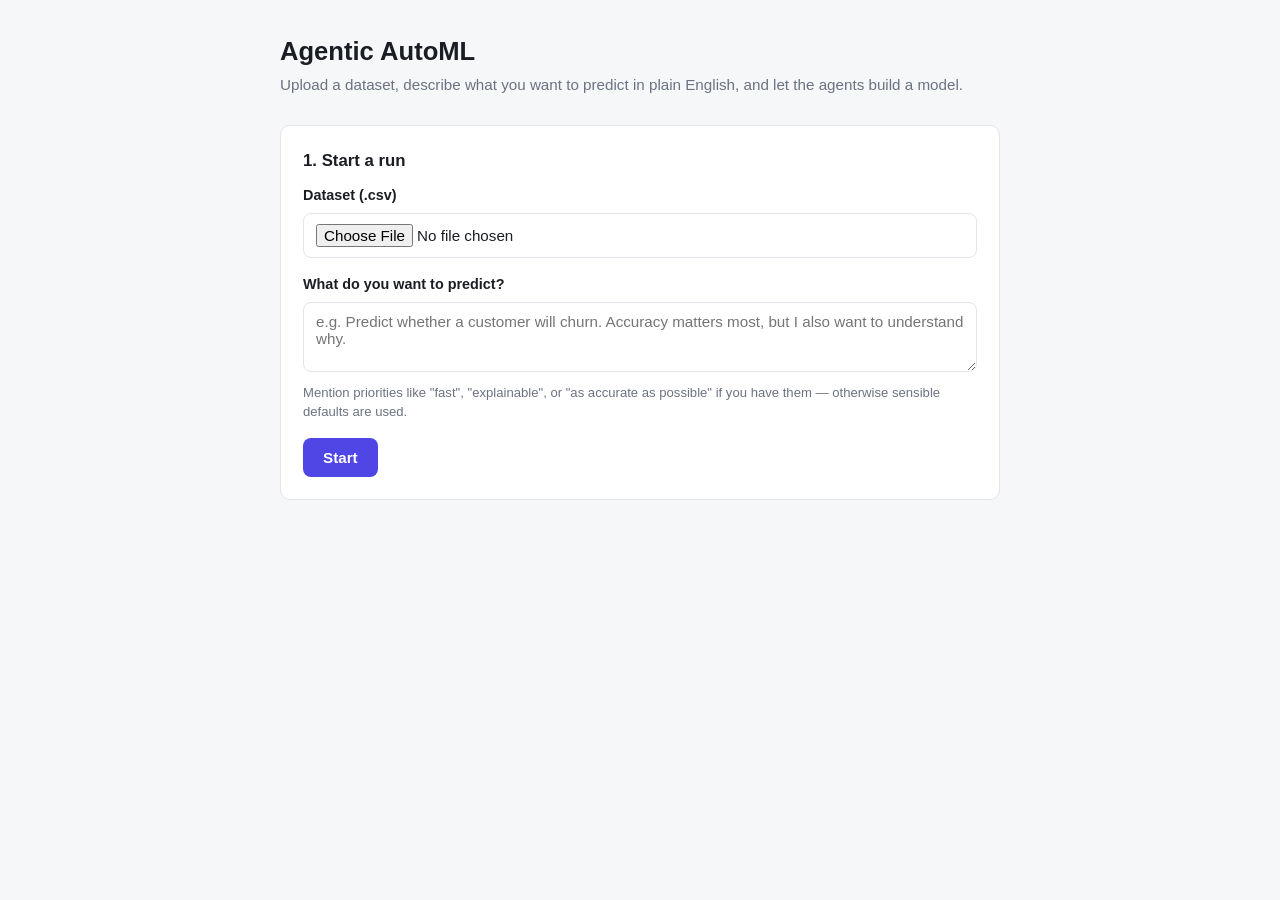
==== src/agentic_automl/web/static/index.html @ 080bd3a4 "Draft v1.0" ====
<!doctype html>
<html lang="en">
<head>
<meta charset="utf-8" />
<meta name="viewport" content="width=device-width, initial-scale=1" />
<title>Agentic AutoML</title>
<style>
  :root {
    --bg: #f6f7f9;
    --card: #ffffff;
    --border: #e2e5ea;
    --text: #1a1d23;
    --muted: #6b7280;
    --accent: #4f46e5;
    --accent-dark: #4338ca;
    --good: #16a34a;
    --warn: #d97706;
    --bad: #dc2626;
    --radius: 10px;
  }
  * { box-sizing: border-box; }
  body {
    margin: 0;
    font-family: -apple-system, BlinkMacSystemFont, "Segoe UI", Roboto, Helvetica, Arial, sans-serif;
    background: var(--bg);
    color: var(--text);
    line-height: 1.5;
  }
  .wrap { max-width: 760px; margin: 0 auto; padding: 32px 20px 80px; }
  header { margin-bottom: 28px; }
  h1 { font-size: 1.6rem; margin: 0 0 4px; }
  .sub { color: var(--muted); font-size: 0.95rem; }
  .card {
    background: var(--card);
    border: 1px solid var(--border);
    border-radius: var(--radius);
    padding: 22px;
    margin-bottom: 20px;
  }
  label { display: block; font-weight: 600; margin-bottom: 6px; font-size: 0.9rem; }
  .hint { color: var(--muted); font-size: 0.82rem; margin-top: 4px; }
  input[type="file"], textarea, input[type="text"] {
    width: 100%;
    padding: 10px 12px;
    border: 1px solid var(--border);
    border-radius: 8px;
    font-size: 0.95rem;
    font-family: inherit;
    background: #fff;
  }
  textarea { resize: vertical; min-height: 70px; }
  .field { margin-bottom: 16px; }
  button {
    background: var(--accent);
    color: #fff;
    border: none;
    padding: 11px 20px;
    border-radius: 8px;
    font-size: 0.95rem;
    font-weight: 600;
    cursor: pointer;
  }
  button:hover { background: var(--accent-dark); }
  button:disabled { background: #b9b9c6; cursor: not-allowed; }
  .hidden { display: none !important; }
  .status-row { display: flex; align-items: center; gap: 10px; margin-bottom: 6px; }
  .spinner {
    width: 16px; height: 16px; border-radius: 50%;
    border: 2.5px solid var(--border); border-top-color: var(--accent);
    animation: spin 0.8s linear infinite;
  }
  @keyframes spin { to { transform: rotate(360deg); } }
  .badge {
    display: inline-block; padding: 2px 9px; border-radius: 999px;
    font-size: 0.75rem; font-weight: 700; text-transform: uppercase; letter-spacing: 0.02em;
  }
  .badge.running { background: #eef2ff; color: var(--accent); }
  .badge.finalized { background: #ecfdf5; color: var(--good); }
  .badge.failed { background: #fef2f2; color: var(--bad); }
  .badge.awaiting_clarification { background: #fffbeb; color: var(--warn); }
  table { width: 100%; border-collapse: collapse; font-size: 0.88rem; }
  th, td { text-align: left; padding: 7px 8px; border-bottom: 1px solid var(--border); }
  th { color: var(--muted); font-weight: 600; }
  .metrics-grid { display: grid; grid-template-columns: repeat(auto-fit, minmax(140px, 1fr)); gap: 12px; margin: 14px 0; }
  .metric { background: #f9fafb; border: 1px solid var(--border); border-radius: 8px; padding: 12px; text-align: center; }
  .metric .val { font-size: 1.4rem; font-weight: 700; color: var(--accent); }
  .metric .lbl { font-size: 0.78rem; color: var(--muted); margin-top: 2px; }
  ul.assumptions { margin: 6px 0 0; padding-left: 20px; font-size: 0.88rem; color: var(--muted); }
  .bar-row { display: flex; align-items: center; gap: 10px; margin: 6px 0; font-size: 0.85rem; }
  .bar-label { width: 130px; flex-shrink: 0; text-overflow: ellipsis; overflow: hidden; white-space: nowrap; }
  .bar-track { flex: 1; background: #f1f2f6; border-radius: 4px; height: 10px; overflow: hidden; }
  .bar-fill { background: var(--accent); height: 100%; }
  .error-box { background: #fef2f2; border: 1px solid #fecaca; color: var(--bad); padding: 12px 14px; border-radius: 8px; font-size: 0.9rem; }
  h3 { font-size: 1rem; margin: 18px 0 8px; }
  .section-title { font-size: 1.05rem; font-weight: 700; margin: 0 0 12px; }
</style>
</head>
<body>
<div class="wrap">
  <header>
    <h1>Agentic AutoML</h1>
    <div class="sub">Upload a dataset, describe what you want to predict in plain English, and let the agents build a model.</div>
  </header>

  <div class="card" id="upload-card">
    <div class="section-title">1. Start a run</div>
    <form id="upload-form">
      <div class="field">
        <label for="file">Dataset (.csv)</label>
        <input type="file" id="file" name="file" accept=".csv" required />
      </div>
      <div class="field">
        <label for="goal">What do you want to predict?</label>
        <textarea id="goal" name="goal" placeholder="e.g. Predict whether a customer will churn. Accuracy matters most, but I also want to understand why."></textarea>
        <div class="hint">Mention priorities like "fast", "explainable", or "as accurate as possible" if you have them — otherwise sensible defaults are used.</div>
      </div>
      <button type="submit" id="submit-btn">Start</button>
    </form>
  </div>

  <div class="card hidden" id="clarify-card">
    <div class="section-title">A quick question</div>
    <p id="clarify-question"></p>
    <form id="clarify-form">
      <div class="field">
        <input type="text" id="clarify-answer" placeholder="Type the exact column name" required />
      </div>
      <button type="submit">Continue</button>
    </form>
  </div>

  <div class="card hidden" id="status-card">
    <div class="status-row">
      <div class="spinner" id="status-spinner"></div>
      <span class="badge running" id="status-badge">running</span>
      <span id="status-text" class="hint"></span>
    </div>
    <div id="iteration-log"></div>
  </div>

  <div class="card hidden" id="error-card">
    <div class="section-title">Something went wrong</div>
    <div class="error-box" id="error-text"></div>
  </div>

  <div class="card hidden" id="report-card"></div>
</div>

<script>
let currentRunId = null;
let pollHandle = null;

const el = (id) => document.getElementById(id);

function show(id) { el(id).classList.remove("hidden"); }
function hide(id) { el(id).classList.add("hidden"); }

el("upload-form").addEventListener("submit", async (e) => {
  e.preventDefault();
  const fileInput = el("file");
  const goal = el("goal").value;
  if (!fileInput.files.length) return;

  const formData = new FormData();
  formData.append("file", fileInput.files[0]);
  formData.append("goal", goal);

  el("submit-btn").disabled = true;
  el("submit-btn").textContent = "Starting...";

  try {
    const res = await fetch("/api/runs", { method: "POST", body: formData });
    const data = await res.json();
    if (!res.ok) throw new Error(data.detail || "Failed to start run");
    currentRunId = data.run_id;
    show("status-card");
    startPolling();
  } catch (err) {
    showError(err.message);
  } finally {
    el("submit-btn").disabled = false;
    el("submit-btn").textContent = "Start";
  }
});

el("clarify-form").addEventListener("submit", async (e) => {
  e.preventDefault();
  const answer = el("clarify-answer").value;
  const formData = new FormData();
  formData.append("answer", answer);
  await fetch(`/api/runs/${currentRunId}/clarify`, { method: "POST", body: formData });
  hide("clarify-card");
  show("status-card");
  startPolling();
});

function startPolling() {
  if (pollHandle) clearInterval(pollHandle);
  pollHandle = setInterval(fetchStatus, 1800);
  fetchStatus();
}

async function fetchStatus() {
  const res = await fetch(`/api/runs/${currentRunId}`);
  const data = await res.json();
  render(data);
  if (data.status === "finalized" || data.status === "failed" || data.status === "awaiting_clarification") {
    clearInterval(pollHandle);
  }
}

function render(data) {
  const badge = el("status-badge");
  badge.className = "badge " + data.status;
  badge.textContent = data.status.replace("_", " ");
  el("status-spinner").style.display = data.status === "running" ? "block" : "none";
  el("status-text").textContent = `Iteration ${data.iteration} / up to ${data.max_iterations}`;

  el("iteration-log").innerHTML = data.iteration_logs.map(log => `
    <div style="padding:8px 0;border-top:1px solid var(--border);font-size:0.85rem;">
      <strong>Iteration ${log.iteration}</strong> — model: ${log.plan_summary.model_family},
      score: ${log.composite_score}, weakest block: ${log.weakest_block},
      decision: <em>${log.decision}</em>
    </div>
  `).join("");

  if (data.status === "awaiting_clarification") {
    hide("status-card");
    el("clarify-question").textContent = data.clarification_question;
    show("clarify-card");
  }

  if (data.status === "failed") {
    showError(data.error || "Unknown error.");
  }

  if (data.status === "finalized" && data.final_report) {
    renderReport(data.final_report);
  }
}

function showError(message) {
  el("error-text").textContent = message;
  show("error-card");
}

function renderReport(report) {
  const shapRows = report.shap_summary && report.shap_summary.top_features
    ? report.shap_summary.top_features
    : [];
  const maxShap = shapRows.length ? Math.max(...shapRows.map(r => r.mean_abs_shap)) : 1;

  const metricsHtml = Object.entries(report.metrics).map(([k, v]) => `
    <div class="metric"><div class="val">${(typeof v === "number" ? v.toFixed(3) : v)}</div><div class="lbl">${k}</div></div>
  `).join("");

  const shapHtml = shapRows.length ? `
    <h3>What matters most (SHAP)</h3>
    ${shapRows.map(r => `
      <div class="bar-row">
        <div class="bar-label" title="${r.feature}">${r.feature}</div>
        <div class="bar-track"><div class="bar-fill" style="width:${(r.mean_abs_shap / maxShap * 100).toFixed(0)}%"></div></div>
      </div>
    `).join("")}
  ` : "";

  const historyHtml = `
    <h3>Run history</h3>
    <table>
      <thead><tr><th>#</th><th>Model</th><th>Score</th><th>Weakest block</th><th>Decision</th></tr></thead>
      <tbody>
        ${report.run_history.map(h => `
          <tr>
            <td>${h.iteration}</td>
            <td>${h.plan_summary.model_family}</td>
            <td>${h.composite_score.toFixed(3)}</td>
            <td>${h.weakest_block}</td>
            <td>${h.decision}</td>
          </tr>
        `).join("")}
      </tbody>
    </table>
  `;

  const assumptionsHtml = report.assumptions.length ? `
    <h3>Assumptions made</h3>
    <ul class="assumptions">${report.assumptions.map(a => `<li>${a}</li>`).join("")}</ul>
  ` : "";

  el("report-card").innerHTML = `
    <div class="section-title">Final report</div>
    <p class="hint">
      Target: <strong>${report.target_column}</strong> ·
      Problem type: <strong>${report.problem_type}</strong> ·
      Model: <strong>${report.model_family}</strong> ·
      Decision: <strong>${report.final_decision}</strong>
    </p>
    <div class="metrics-grid">${metricsHtml}</div>
    <p class="hint">Composite score: <strong>${report.composite_score.toFixed(3)}</strong> — ${report.final_decision_rationale}</p>
    ${shapHtml}
    ${historyHtml}
    ${assumptionsHtml}
    <div style="margin-top:16px;">
      <a href="/api/runs/${report.run_id}/model"><button type="button">Download trained model (.joblib)</button></a>
    </div>
  `;
  show("report-card");
  hide("status-card");
}
</script>
</body>
</html>
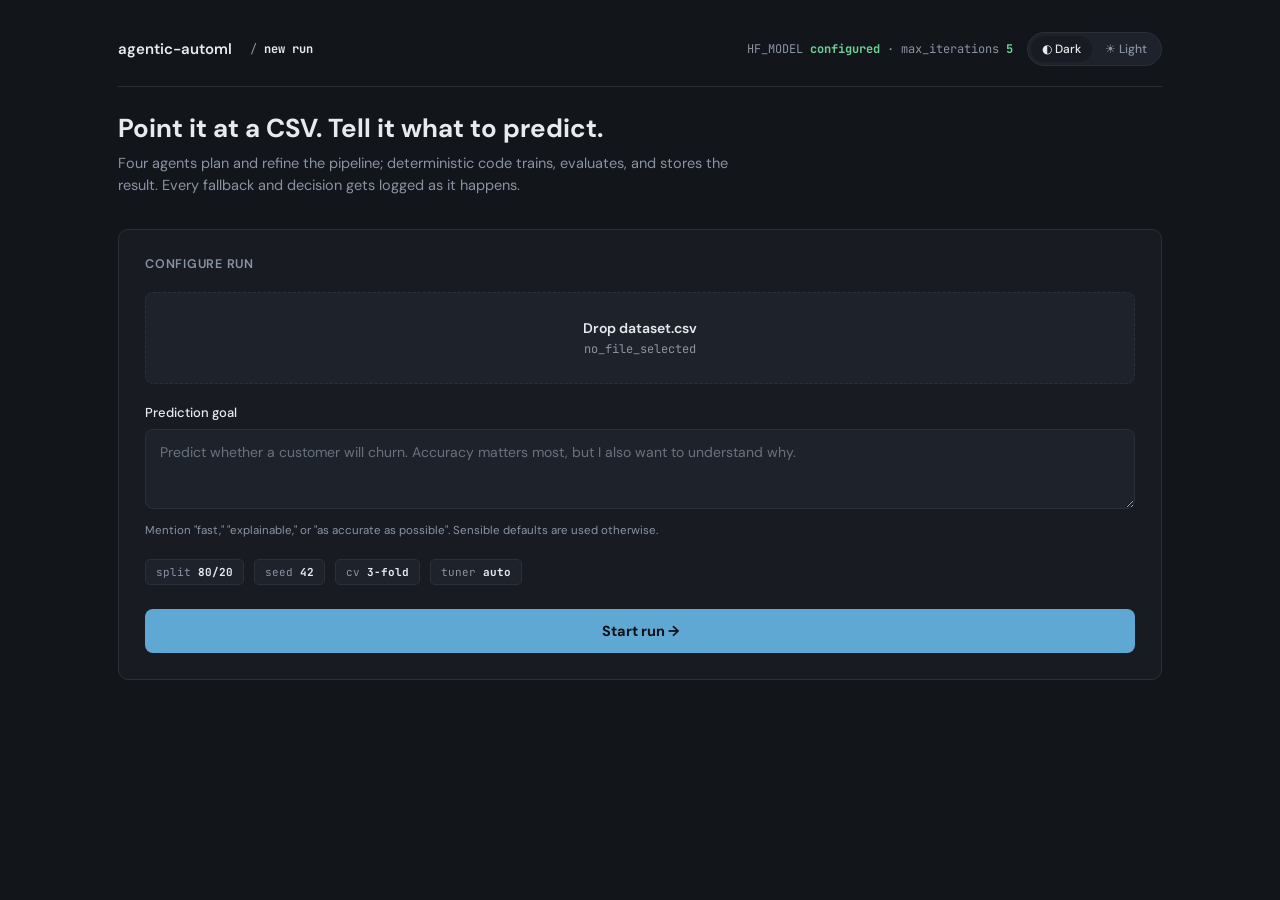
==== commit 28985e96: "UI Refractoring" ====
--- a/src/agentic_automl/web/static/index.html
+++ b/src/agentic_automl/web/static/index.html
@@ -1,312 +1,40 @@
 <!doctype html>
-<html lang="en">
+<html lang="en" data-theme="dark">
 <head>
-<meta charset="utf-8" />
-<meta name="viewport" content="width=device-width, initial-scale=1" />
-<title>Agentic AutoML</title>
+<meta charset="utf-8">
+<meta name="viewport" content="width=device-width, initial-scale=1">
+<title>Agentic AutoML - Console</title>
 <style>
-  :root {
-    --bg: #f6f7f9;
-    --card: #ffffff;
-    --border: #e2e5ea;
-    --text: #1a1d23;
-    --muted: #6b7280;
-    --accent: #4f46e5;
-    --accent-dark: #4338ca;
-    --good: #16a34a;
-    --warn: #d97706;
-    --bad: #dc2626;
-    --radius: 10px;
-  }
-  * { box-sizing: border-box; }
-  body {
-    margin: 0;
-    font-family: -apple-system, BlinkMacSystemFont, "Segoe UI", Roboto, Helvetica, Arial, sans-serif;
-    background: var(--bg);
-    color: var(--text);
-    line-height: 1.5;
-  }
-  .wrap { max-width: 760px; margin: 0 auto; padding: 32px 20px 80px; }
-  header { margin-bottom: 28px; }
-  h1 { font-size: 1.6rem; margin: 0 0 4px; }
-  .sub { color: var(--muted); font-size: 0.95rem; }
-  .card {
-    background: var(--card);
-    border: 1px solid var(--border);
-    border-radius: var(--radius);
-    padding: 22px;
-    margin-bottom: 20px;
-  }
-  label { display: block; font-weight: 600; margin-bottom: 6px; font-size: 0.9rem; }
-  .hint { color: var(--muted); font-size: 0.82rem; margin-top: 4px; }
-  input[type="file"], textarea, input[type="text"] {
-    width: 100%;
-    padding: 10px 12px;
-    border: 1px solid var(--border);
-    border-radius: 8px;
-    font-size: 0.95rem;
-    font-family: inherit;
-    background: #fff;
-  }
-  textarea { resize: vertical; min-height: 70px; }
-  .field { margin-bottom: 16px; }
-  button {
-    background: var(--accent);
-    color: #fff;
-    border: none;
-    padding: 11px 20px;
-    border-radius: 8px;
-    font-size: 0.95rem;
-    font-weight: 600;
-    cursor: pointer;
-  }
-  button:hover { background: var(--accent-dark); }
-  button:disabled { background: #b9b9c6; cursor: not-allowed; }
-  .hidden { display: none !important; }
-  .status-row { display: flex; align-items: center; gap: 10px; margin-bottom: 6px; }
-  .spinner {
-    width: 16px; height: 16px; border-radius: 50%;
-    border: 2.5px solid var(--border); border-top-color: var(--accent);
-    animation: spin 0.8s linear infinite;
-  }
-  @keyframes spin { to { transform: rotate(360deg); } }
-  .badge {
-    display: inline-block; padding: 2px 9px; border-radius: 999px;
-    font-size: 0.75rem; font-weight: 700; text-transform: uppercase; letter-spacing: 0.02em;
-  }
-  .badge.running { background: #eef2ff; color: var(--accent); }
-  .badge.finalized { background: #ecfdf5; color: var(--good); }
-  .badge.failed { background: #fef2f2; color: var(--bad); }
-  .badge.awaiting_clarification { background: #fffbeb; color: var(--warn); }
-  table { width: 100%; border-collapse: collapse; font-size: 0.88rem; }
-  th, td { text-align: left; padding: 7px 8px; border-bottom: 1px solid var(--border); }
-  th { color: var(--muted); font-weight: 600; }
-  .metrics-grid { display: grid; grid-template-columns: repeat(auto-fit, minmax(140px, 1fr)); gap: 12px; margin: 14px 0; }
-  .metric { background: #f9fafb; border: 1px solid var(--border); border-radius: 8px; padding: 12px; text-align: center; }
-  .metric .val { font-size: 1.4rem; font-weight: 700; color: var(--accent); }
-  .metric .lbl { font-size: 0.78rem; color: var(--muted); margin-top: 2px; }
-  ul.assumptions { margin: 6px 0 0; padding-left: 20px; font-size: 0.88rem; color: var(--muted); }
-  .bar-row { display: flex; align-items: center; gap: 10px; margin: 6px 0; font-size: 0.85rem; }
-  .bar-label { width: 130px; flex-shrink: 0; text-overflow: ellipsis; overflow: hidden; white-space: nowrap; }
-  .bar-track { flex: 1; background: #f1f2f6; border-radius: 4px; height: 10px; overflow: hidden; }
-  .bar-fill { background: var(--accent); height: 100%; }
-  .error-box { background: #fef2f2; border: 1px solid #fecaca; color: var(--bad); padding: 12px 14px; border-radius: 8px; font-size: 0.9rem; }
-  h3 { font-size: 1rem; margin: 18px 0 8px; }
-  .section-title { font-size: 1.05rem; font-weight: 700; margin: 0 0 12px; }
+@import url('https://fonts.googleapis.com/css2?family=DM+Sans:wght@400;500;600;700&family=JetBrains+Mono:wght@400;500;600&display=swap');
+:root{--bg:#12151a;--panel:#181c22;--panel2:#1e232b;--line:#2a2f38;--text:#e7eaee;--dim:#8a93a2;--amber:#e3a857;--green:#6fcf97;--blue:#5fa8d3;--danger:#e0788a;--shadow:none}
+html[data-theme=light]{--bg:#f6f7f9;--panel:#fff;--panel2:#f1f3f6;--line:#dfe3e8;--text:#181c22;--dim:#667082;--amber:#9c6423;--green:#1f8a5b;--blue:#1d6fa5;--danger:#c24a5d;--shadow:0 1px 2px rgba(20,24,30,.05)}
+*{box-sizing:border-box}body{margin:0;background:var(--bg);color:var(--text);font-family:'DM Sans',sans-serif;transition:background .15s,color .15s}.wrap{max-width:1100px;margin:auto;padding:32px 28px 90px}.topbar{display:flex;justify-content:space-between;align-items:center;margin-bottom:8px;padding-bottom:20px;border-bottom:1px solid var(--line)}.brand-group,.top-actions,.theme-toggle,.panel-head,.results-head,.status-row{display:flex;align-items:center}.brand-group{gap:18px}.brand{font-size:15px;font-weight:600}.brand span{color:var(--dim);font-weight:400}.crumb,.env,.chip,.feed,.stat-val,td{font-family:'JetBrains Mono',monospace}.crumb,.env{font-size:12px;color:var(--dim)}.crumb b,.env b{color:var(--text)}.env b{color:var(--green)}.top-actions{gap:14px}.theme-toggle{gap:2px;padding:3px;background:var(--panel2);border:1px solid var(--line);border-radius:20px}.theme-toggle button,.btn{font-family:'DM Sans',sans-serif;cursor:pointer}.theme-toggle button{border:0;background:transparent;color:var(--dim);font-size:12px;padding:5px 11px;border-radius:16px;font-weight:500}.theme-toggle button.active{background:var(--panel);color:var(--text);box-shadow:var(--shadow)}.page{display:none}.page.visible{display:block}h1{font-size:26px;font-weight:700;margin:24px 0 8px;letter-spacing:0}.sub{color:var(--dim);font-size:14.5px;margin:0 0 32px;max-width:650px;line-height:1.5}.panel{background:var(--panel);border:1px solid var(--line);border-radius:10px;padding:26px;box-shadow:var(--shadow)}.panel-head{justify-content:space-between;margin-bottom:20px}.panel-title{font-size:12.5px;font-weight:600;color:var(--dim);text-transform:uppercase;letter-spacing:.06em}.drop{border:1px dashed var(--line);border-radius:8px;padding:26px 18px;text-align:center;cursor:pointer;background:var(--panel2)}.drop:hover,.drop.filled{border-color:var(--green)}.drop-title{font-size:14px;font-weight:600;margin-bottom:4px}.drop-sub{font-size:12px;color:var(--dim);font-family:'JetBrains Mono',monospace}label{display:block;font-size:13px;font-weight:500;margin:20px 0 8px}textarea,input[type=text]{width:100%;background:var(--panel2);border:1px solid var(--line);border-radius:8px;color:var(--text);padding:13px 14px;font:14px 'DM Sans',sans-serif}textarea{min-height:80px;resize:vertical}textarea:focus,input:focus{outline:none;border-color:var(--blue)}textarea::placeholder,input::placeholder{color:var(--dim);opacity:.7}.hint{font-size:11.5px;color:var(--dim);margin-top:8px;line-height:1.5}.env-row{display:flex;gap:10px;margin-top:20px;flex-wrap:wrap}.chip{font-size:11px;background:var(--panel2);border:1px solid var(--line);padding:5px 10px;border-radius:5px;color:var(--dim)}.chip b{color:var(--text)}.btn{margin-top:24px;width:100%;background:var(--blue);color:#0c1116;border:0;padding:13px;border-radius:8px;font-size:14.5px;font-weight:700}.btn:hover{filter:brightness(1.08)}.btn:disabled{opacity:.55;cursor:wait}.btn.secondary{background:var(--panel2);color:var(--text);border:1px solid var(--line)}.btn.ghost{background:transparent;color:var(--dim);border:1px solid var(--line);width:auto;padding:9px 16px;margin-top:0;font-size:13px}.btn.ghost:hover{color:var(--text);border-color:var(--dim)}.feed{font-size:12.5px;line-height:2;max-height:340px;overflow-y:auto}.feed-line{display:flex;gap:10px;animation:appear .25s ease forwards}.feed-time{color:var(--dim);flex-shrink:0;opacity:.7}.feed-tag{flex-shrink:0;width:100px;color:var(--amber)}.feed-tag.plan{color:var(--blue)}.feed-tag.execute{color:#c58fe0}.feed-tag.decision{color:var(--green)}.feed-msg{color:var(--dim)}.feed-msg b{color:var(--text);font-weight:500}@keyframes appear{from{opacity:0;transform:translateY(3px)}to{opacity:1;transform:none}}.status-row{justify-content:space-between;padding-top:16px;margin-top:16px;border-top:1px solid var(--line);font-size:11.5px}.status-row .k{color:var(--dim)}.status-row .v{font-family:'JetBrains Mono',monospace}.dot{display:inline-block;width:7px;height:7px;border-radius:50%;background:var(--green);margin-right:6px}.dot.pulse{animation:pulse 1.4s ease-in-out infinite}@keyframes pulse{50%{opacity:.35}}.status-stat{display:flex;gap:5px}.results{margin-top:26px;opacity:0;max-height:0;overflow:hidden;transition:opacity .4s,max-height .5s}.results.shown{opacity:1;max-height:3000px}.results-head{gap:10px;margin:28px 0 18px}.results-head h2{font-size:16px;margin:0}.badge,.decision-tag{font:11px 'JetBrains Mono',monospace;border:1px solid var(--line);border-radius:12px;padding:3px 9px;color:var(--green);background:var(--panel2)}.stat-grid{display:grid;grid-template-columns:repeat(4,1fr);gap:14px;margin-bottom:22px}.stat{background:var(--panel);border:1px solid var(--line);border-radius:10px;padding:18px;box-shadow:var(--shadow)}.stat-label{font-size:11.5px;color:var(--dim);margin-bottom:8px}.stat-val{font-size:19px;font-weight:600;overflow-wrap:anywhere}.stat-val.accent{color:var(--green)}.detail-grid{display:grid;grid-template-columns:1.2fr 1fr;gap:18px;margin-bottom:18px}table{width:100%;border-collapse:collapse;font-size:13px}th{text-align:left;font-size:11px;text-transform:uppercase;letter-spacing:.04em;color:var(--dim);font-weight:600;padding:8px 10px;border-bottom:1px solid var(--line)}td{padding:9px 10px;border-bottom:1px solid var(--line);font-size:12px}tr:last-child td{border-bottom:0}.decision-tag.refine{color:var(--blue)}.decision-tag.accept{color:var(--green)}.shap-list{display:flex;flex-direction:column;gap:10px}.shap-item{display:flex;align-items:center;gap:10px}.shap-name{font-size:12.5px;width:120px;flex-shrink:0;overflow:hidden;text-overflow:ellipsis}.shap-bar-track{flex:1;height:6px;background:var(--panel2);border-radius:3px;position:relative}.shap-bar-fill{position:absolute;inset:0 auto 0 0;background:var(--blue);border-radius:3px}.shap-val{font:11.5px 'JetBrains Mono',monospace;color:var(--dim);width:46px;text-align:right}.note-box{background:var(--panel2);border:1px solid var(--line);border-radius:8px;padding:14px 16px;font-size:12.5px;color:var(--dim);line-height:1.6}.note-box b{color:var(--text)}.final-actions{display:flex;gap:12px;margin-top:20px}.clarify{margin-top:20px}.error-box{color:var(--danger);border:1px solid var(--danger);padding:12px;border-radius:8px;margin-top:16px}.hidden{display:none!important}@media(max-width:820px){.topbar{align-items:flex-start;gap:16px;flex-direction:column}.env{display:none}.stat-grid{grid-template-columns:repeat(2,1fr)}.detail-grid{grid-template-columns:1fr}}@media(max-width:520px){.wrap{padding:22px 16px 60px}.stat-grid{grid-template-columns:1fr}.status-row{gap:8px;align-items:flex-start;flex-wrap:wrap}.feed-line{gap:6px}.feed-tag{width:78px}.final-actions{flex-direction:column}}
 </style>
 </head>
 <body>
 <div class="wrap">
-  <header>
-    <h1>Agentic AutoML</h1>
-    <div class="sub">Upload a dataset, describe what you want to predict in plain English, and let the agents build a model.</div>
-  </header>
-
-  <div class="card" id="upload-card">
-    <div class="section-title">1. Start a run</div>
-    <form id="upload-form">
-      <div class="field">
-        <label for="file">Dataset (.csv)</label>
-        <input type="file" id="file" name="file" accept=".csv" required />
-      </div>
-      <div class="field">
-        <label for="goal">What do you want to predict?</label>
-        <textarea id="goal" name="goal" placeholder="e.g. Predict whether a customer will churn. Accuracy matters most, but I also want to understand why."></textarea>
-        <div class="hint">Mention priorities like "fast", "explainable", or "as accurate as possible" if you have them — otherwise sensible defaults are used.</div>
-      </div>
-      <button type="submit" id="submit-btn">Start</button>
-    </form>
-  </div>
-
-  <div class="card hidden" id="clarify-card">
-    <div class="section-title">A quick question</div>
-    <p id="clarify-question"></p>
-    <form id="clarify-form">
-      <div class="field">
-        <input type="text" id="clarify-answer" placeholder="Type the exact column name" required />
-      </div>
-      <button type="submit">Continue</button>
-    </form>
-  </div>
-
-  <div class="card hidden" id="status-card">
-    <div class="status-row">
-      <div class="spinner" id="status-spinner"></div>
-      <span class="badge running" id="status-badge">running</span>
-      <span id="status-text" class="hint"></span>
-    </div>
-    <div id="iteration-log"></div>
-  </div>
-
-  <div class="card hidden" id="error-card">
-    <div class="section-title">Something went wrong</div>
-    <div class="error-box" id="error-text"></div>
-  </div>
-
-  <div class="card hidden" id="report-card"></div>
+<header class="topbar"><div class="brand-group"><div class="brand">agentic-automl</div><div class="crumb" id="crumb">/ <b>new run</b></div></div><div class="top-actions"><div class="env">HF_MODEL <b>configured</b> · max_iterations <b id="max-iterations">5</b></div><div class="theme-toggle"><button id="btn-dark" class="active" type="button">◐ Dark</button><button id="btn-light" type="button">☀ Light</button></div></div></header>
+<section class="page visible" id="page-new"><h1>Point it at a CSV. Tell it what to predict.</h1><p class="sub">Four agents plan and refine the pipeline; deterministic code trains, evaluates, and stores the result. Every fallback and decision gets logged as it happens.</p><div class="panel"><div class="panel-head"><div class="panel-title">Configure run</div></div><input id="file" type="file" accept=".csv" hidden><div class="drop" id="dropzone" role="button" tabindex="0"><div class="drop-title" id="drop-title">Drop dataset.csv</div><div class="drop-sub" id="drop-sub">no_file_selected</div></div><label for="goal-input">Prediction goal</label><textarea id="goal-input" placeholder="Predict whether a customer will churn. Accuracy matters most, but I also want to understand why."></textarea><div class="hint">Mention "fast," "explainable," or "as accurate as possible". Sensible defaults are used otherwise.</div><div class="env-row"><div class="chip">split <b>80/20</b></div><div class="chip">seed <b>42</b></div><div class="chip">cv <b>3-fold</b></div><div class="chip">tuner <b>auto</b></div></div><button class="btn" id="start-btn" type="button">Start run →</button><div id="new-error" class="error-box hidden"></div></div></section>
+<section class="page" id="page-run"><button class="btn ghost" id="back-btn" type="button">← New run</button><h1 style="margin-top:18px">Run <span id="run-id" style="color:var(--dim);font:20px 'JetBrains Mono',monospace">#</span></h1><p class="sub" id="run-goal-echo"></p><div class="panel"><div class="panel-head"><div class="panel-title">Agent activity</div><div class="chip"><span class="dot pulse" id="live-dot"></span><span id="live-label">running</span></div></div><div class="feed" id="feed"></div><div class="status-row"><div class="status-stat"><span class="k">iteration</span><span class="v" id="stat-iter">0 / 5</span></div><div class="status-stat"><span class="k">state</span><span class="v" id="stat-state">running</span></div><div class="status-stat"><span class="k">score</span><span class="v" id="stat-score">-</span></div></div></div><div class="clarify panel hidden" id="clarify-card"><div class="panel-title">Target column clarification</div><p id="clarify-question" class="sub" style="margin:14px 0"></p><input id="clarify-answer" type="text" placeholder="Type the exact column name"><button class="btn" id="clarify-btn" type="button">Continue</button></div><div id="run-error" class="error-box hidden"></div><div class="results" id="results"><div class="results-head"><span class="dot"></span><h2>Final report</h2><span class="badge">finalized</span></div><div class="stat-grid" id="stats"></div><div class="detail-grid"><div class="panel"><div class="panel-head"><div class="panel-title">Iteration history</div></div><div style="overflow-x:auto"><table><thead><tr><th>#</th><th>Weakest block</th><th>Score</th><th>Decision</th></tr></thead><tbody id="history"></tbody></table></div><div class="note-box hidden" id="fallback-note" style="margin-top:14px"></div></div><div class="panel"><div class="panel-head"><div class="panel-title">Top features (SHAP)</div></div><div class="shap-list" id="shap-list"></div><div id="no-shap" class="hint hidden">No SHAP summary was generated for this run.</div></div></div><div class="final-actions"><a id="download-link" class="btn" style="text-align:center;text-decoration:none;margin-top:0">Download model (.joblib)</a><button class="btn secondary" id="json-btn" type="button" style="margin-top:0">View full report JSON</button></div></div></section>
 </div>
-
 <script>
-let currentRunId = null;
-let pollHandle = null;
-
-const el = (id) => document.getElementById(id);
-
-function show(id) { el(id).classList.remove("hidden"); }
-function hide(id) { el(id).classList.add("hidden"); }
-
-el("upload-form").addEventListener("submit", async (e) => {
-  e.preventDefault();
-  const fileInput = el("file");
-  const goal = el("goal").value;
-  if (!fileInput.files.length) return;
-
-  const formData = new FormData();
-  formData.append("file", fileInput.files[0]);
-  formData.append("goal", goal);
-
-  el("submit-btn").disabled = true;
-  el("submit-btn").textContent = "Starting...";
-
-  try {
-    const res = await fetch("/api/runs", { method: "POST", body: formData });
-    const data = await res.json();
-    if (!res.ok) throw new Error(data.detail || "Failed to start run");
-    currentRunId = data.run_id;
-    show("status-card");
-    startPolling();
-  } catch (err) {
-    showError(err.message);
-  } finally {
-    el("submit-btn").disabled = false;
-    el("submit-btn").textContent = "Start";
-  }
-});
-
-el("clarify-form").addEventListener("submit", async (e) => {
-  e.preventDefault();
-  const answer = el("clarify-answer").value;
-  const formData = new FormData();
-  formData.append("answer", answer);
-  await fetch(`/api/runs/${currentRunId}/clarify`, { method: "POST", body: formData });
-  hide("clarify-card");
-  show("status-card");
-  startPolling();
-});
-
-function startPolling() {
-  if (pollHandle) clearInterval(pollHandle);
-  pollHandle = setInterval(fetchStatus, 1800);
-  fetchStatus();
-}
-
-async function fetchStatus() {
-  const res = await fetch(`/api/runs/${currentRunId}`);
-  const data = await res.json();
-  render(data);
-  if (data.status === "finalized" || data.status === "failed" || data.status === "awaiting_clarification") {
-    clearInterval(pollHandle);
-  }
-}
-
-function render(data) {
-  const badge = el("status-badge");
-  badge.className = "badge " + data.status;
-  badge.textContent = data.status.replace("_", " ");
-  el("status-spinner").style.display = data.status === "running" ? "block" : "none";
-  el("status-text").textContent = `Iteration ${data.iteration} / up to ${data.max_iterations}`;
-
-  el("iteration-log").innerHTML = data.iteration_logs.map(log => `
-    <div style="padding:8px 0;border-top:1px solid var(--border);font-size:0.85rem;">
-      <strong>Iteration ${log.iteration}</strong> — model: ${log.plan_summary.model_family},
-      score: ${log.composite_score}, weakest block: ${log.weakest_block},
-      decision: <em>${log.decision}</em>
-    </div>
-  `).join("");
-
-  if (data.status === "awaiting_clarification") {
-    hide("status-card");
-    el("clarify-question").textContent = data.clarification_question;
-    show("clarify-card");
-  }
-
-  if (data.status === "failed") {
-    showError(data.error || "Unknown error.");
-  }
-
-  if (data.status === "finalized" && data.final_report) {
-    renderReport(data.final_report);
-  }
-}
-
-function showError(message) {
-  el("error-text").textContent = message;
-  show("error-card");
-}
-
-function renderReport(report) {
-  const shapRows = report.shap_summary && report.shap_summary.top_features
-    ? report.shap_summary.top_features
-    : [];
-  const maxShap = shapRows.length ? Math.max(...shapRows.map(r => r.mean_abs_shap)) : 1;
-
-  const metricsHtml = Object.entries(report.metrics).map(([k, v]) => `
-    <div class="metric"><div class="val">${(typeof v === "number" ? v.toFixed(3) : v)}</div><div class="lbl">${k}</div></div>
-  `).join("");
-
-  const shapHtml = shapRows.length ? `
-    <h3>What matters most (SHAP)</h3>
-    ${shapRows.map(r => `
-      <div class="bar-row">
-        <div class="bar-label" title="${r.feature}">${r.feature}</div>
-        <div class="bar-track"><div class="bar-fill" style="width:${(r.mean_abs_shap / maxShap * 100).toFixed(0)}%"></div></div>
-      </div>
-    `).join("")}
-  ` : "";
-
-  const historyHtml = `
-    <h3>Run history</h3>
-    <table>
-      <thead><tr><th>#</th><th>Model</th><th>Score</th><th>Weakest block</th><th>Decision</th></tr></thead>
-      <tbody>
-        ${report.run_history.map(h => `
-          <tr>
-            <td>${h.iteration}</td>
-            <td>${h.plan_summary.model_family}</td>
-            <td>${h.composite_score.toFixed(3)}</td>
-            <td>${h.weakest_block}</td>
-            <td>${h.decision}</td>
-          </tr>
-        `).join("")}
-      </tbody>
-    </table>
-  `;
-
-  const assumptionsHtml = report.assumptions.length ? `
-    <h3>Assumptions made</h3>
-    <ul class="assumptions">${report.assumptions.map(a => `<li>${a}</li>`).join("")}</ul>
-  ` : "";
-
-  el("report-card").innerHTML = `
-    <div class="section-title">Final report</div>
-    <p class="hint">
-      Target: <strong>${report.target_column}</strong> ·
-      Problem type: <strong>${report.problem_type}</strong> ·
-      Model: <strong>${report.model_family}</strong> ·
-      Decision: <strong>${report.final_decision}</strong>
-    </p>
-    <div class="metrics-grid">${metricsHtml}</div>
-    <p class="hint">Composite score: <strong>${report.composite_score.toFixed(3)}</strong> — ${report.final_decision_rationale}</p>
-    ${shapHtml}
-    ${historyHtml}
-    ${assumptionsHtml}
-    <div style="margin-top:16px;">
-      <a href="/api/runs/${report.run_id}/model"><button type="button">Download trained model (.joblib)</button></a>
-    </div>
-  `;
-  show("report-card");
-  hide("status-card");
-}
+let currentRunId=null,pollHandle=null,seenActivity=0,lastReport=null;
+const $=id=>document.getElementById(id), escapeHtml=value=>String(value??'').replace(/[&<>"']/g,c=>({'&':'&amp;','<':'&lt;','>':'&gt;','"':'&quot;',"'":'&#39;'}[c]));
+function setTheme(mode){document.documentElement.dataset.theme=mode;$('btn-dark').classList.toggle('active',mode==='dark');$('btn-light').classList.toggle('active',mode==='light');localStorage.setItem('automl-theme',mode)}
+function show(id){$(id).classList.remove('hidden')} function hide(id){$(id).classList.add('hidden')}
+function tagClass(tag){return tag==='plan'?'feed-tag plan':tag==='execute'?'feed-tag execute':tag==='decision'?'feed-tag decision':'feed-tag'}
+function formatTask(task){return escapeHtml(task).replace(/(score [0-9.]+)/gi,'<b>$1</b>')}
+function renderActivity(data){const activity=data.activity_log||[];const feed=$('feed');activity.slice(seenActivity).forEach(item=>{const line=document.createElement('div');line.className='feed-line';line.innerHTML=`<span class="feed-time">${escapeHtml(item.time)}</span><span class="${tagClass(item.tag)}">${escapeHtml(item.tag)}</span><span class="feed-msg">${formatTask(item.message)}</span>`;feed.appendChild(line)});seenActivity=activity.length;feed.scrollTop=feed.scrollHeight}
+function setFile(file){if(!file)return;$('file').files.length; $('dropzone').classList.add('filled');$('drop-title').textContent=file.name;$('drop-sub').textContent=`${(file.size/1024).toFixed(0)} KB · ready to upload`}
+$('btn-dark').onclick=()=>setTheme('dark');$('btn-light').onclick=()=>setTheme('light');if(localStorage.getItem('automl-theme'))setTheme(localStorage.getItem('automl-theme'));
+$('dropzone').onclick=()=>$('file').click();$('dropzone').onkeydown=e=>{if(e.key==='Enter'||e.key===' ')$('file').click()};$('file').onchange=e=>setFile(e.target.files[0]);
+$('start-btn').onclick=async()=>{const file=$('file').files[0],goal=$('goal-input').value.trim();if(!file){$('new-error').textContent='Choose a CSV dataset first.';show('new-error');return}if(!goal){$('new-error').textContent='Describe what you want to predict.';show('new-error');return}hide('new-error');$('start-btn').disabled=true;const body=new FormData();body.append('file',file);body.append('goal',goal);try{const res=await fetch('/api/runs',{method:'POST',body});const data=await res.json();if(!res.ok)throw Error(data.detail||'Failed to start run');currentRunId=data.run_id;seenActivity=0;$('run-id').textContent='#'+data.run_id.slice(0,6);$('crumb').innerHTML='/ <b>run #'+data.run_id.slice(0,6)+'</b>';$('run-goal-echo').textContent=goal;$('page-new').classList.remove('visible');$('page-run').classList.add('visible');startPolling()}catch(error){$('new-error').textContent=error.message;show('new-error')}finally{$('start-btn').disabled=false}};
+function startPolling(){if(pollHandle)clearInterval(pollHandle);pollHandle=setInterval(fetchStatus,900);fetchStatus()}
+async function fetchStatus(){try{const res=await fetch(`/api/runs/${currentRunId}`),data=await res.json();if(!res.ok)throw Error(data.detail||'Could not load run');render(data);if(['finalized','failed','awaiting_clarification'].includes(data.status))clearInterval(pollHandle)}catch(error){$('run-error').textContent=error.message;show('run-error')}}
+function render(data){$('max-iterations').textContent=data.max_iterations;renderActivity(data);$('stat-iter').textContent=`${data.iteration} / ${data.max_iterations}`;$('stat-state').textContent=data.status.replaceAll('_',' ');$('live-label').textContent=data.status.replaceAll('_',' ');$('live-dot').classList.toggle('pulse',data.status==='running');const logs=data.iteration_logs||[];const last=logs.at(-1);$('stat-score').textContent=last?Number(last.composite_score).toFixed(3):'-';if(data.status==='awaiting_clarification'){$('clarify-question').textContent=data.clarification_question;show('clarify-card')}if(data.status==='failed'){$('run-error').textContent=data.error||'The run failed.';show('run-error')}if(data.status==='finalized'&&data.final_report){renderReport(data.final_report)}}
+$('clarify-btn').onclick=async()=>{const answer=$('clarify-answer').value.trim();if(!answer)return;const body=new FormData();body.append('answer',answer);await fetch(`/api/runs/${currentRunId}/clarify`,{method:'POST',body});hide('clarify-card');startPolling()};
+function renderReport(report){if(lastReport===report)return;lastReport=report;const metrics=report.metrics||{};$('stats').innerHTML=[['Model family',report.model_family],['Composite score',Number(report.composite_score).toFixed(3),true],['Weighted F1',metrics.f1_weighted!==undefined?Number(metrics.f1_weighted).toFixed(3):Object.values(metrics)[0]??'-'],['Iterations run',`${(report.run_history||[]).length} / ${$('max-iterations').textContent}`]].map(s=>`<div class="stat"><div class="stat-label">${escapeHtml(s[0])}</div><div class="stat-val${s[2]?' accent':''}">${escapeHtml(s[1])}</div></div>`).join('');$('history').innerHTML=(report.run_history||[]).map(h=>`<tr><td>${h.iteration}</td><td>${escapeHtml(h.weakest_block||'-')}</td><td>${Number(h.composite_score).toFixed(3)}</td><td><span class="decision-tag ${h.decision==='accept'?'accept':'refine'}">${escapeHtml(h.decision)}</span></td></tr>`).join('');const features=report.shap_summary?.top_features||[];if(features.length){const max=Math.max(...features.map(x=>Number(x.mean_abs_shap)||0),1);$('shap-list').innerHTML=features.map(x=>`<div class="shap-item"><div class="shap-name" title="${escapeHtml(x.feature)}">${escapeHtml(x.feature)}</div><div class="shap-bar-track"><div class="shap-bar-fill" style="width:${((Number(x.mean_abs_shap)||0)/max*100).toFixed(0)}%"></div></div><div class="shap-val">${Number(x.mean_abs_shap).toFixed(2)}</div></div>`).join('')}else show('no-shap');const assumptions=report.assumptions||[];if(assumptions.length){$('fallback-note').innerHTML='<b>Run notes:</b> '+assumptions.map(escapeHtml).join(' · ');show('fallback-note')}$('download-link').href=`/api/runs/${report.run_id}/model`;$('json-btn').onclick=()=>{const blob=new Blob([JSON.stringify(report,null,2)],{type:'application/json'}),url=URL.createObjectURL(blob),a=document.createElement('a');a.href=url;a.download=`${report.run_id}-report.json`;a.click();URL.revokeObjectURL(url)};show('results');setTimeout(()=>$('results').scrollIntoView({behavior:'smooth',block:'start'}),250)}
+$('back-btn').onclick=()=>{if(pollHandle)clearInterval(pollHandle);currentRunId=null;lastReport=null;seenActivity=0;$('feed').innerHTML='';$('results').classList.remove('shown');$('page-run').classList.remove('visible');$('page-new').classList.add('visible');$('crumb').innerHTML='/ <b>new run</b>'};
 </script>
 </body>
 </html>
